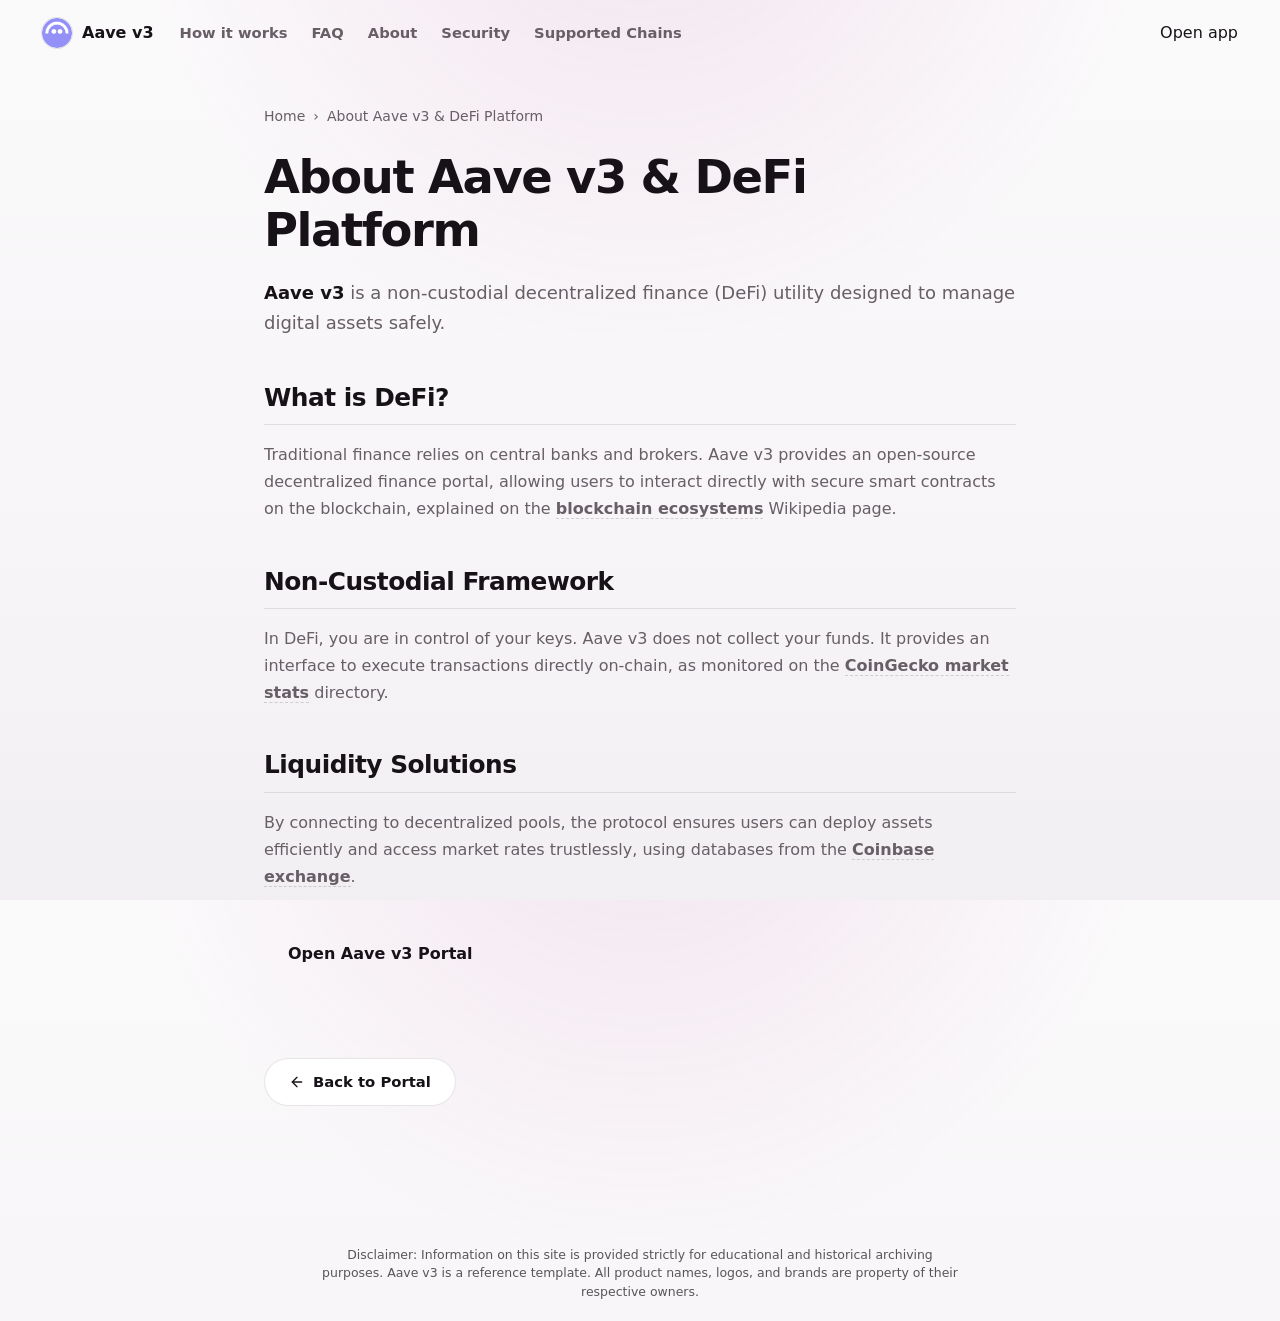
==== about/index.html @ 1e291897 "Update" ====
<!doctype html>
<html lang="en">
<head>
  <meta charset="utf-8">
  <meta name="viewport" content="width=device-width, initial-scale=1, viewport-fit=cover">
  <title>About Aave v3 & DeFi Platform</title>
  <meta name="description" content="<strong>Aave v3</strong> is a non-custodial decentralized finance (DeFi) utility designed to manage digital assets safely.">
  <link rel="canonical" href="https://aave-v3-app.github.io/about/">
  <meta name="robots" content="index,follow">
  <meta property="og:type" content="website">
  <meta property="og:title" content="About Aave v3 & DeFi Platform">
  <meta property="og:description" content="<strong>Aave v3</strong> is a non-custodial decentralized finance (DeFi) utility designed to manage digital assets safely.">
  <meta property="og:url" content="https://aave-v3-app.github.io/about/">
  <meta property="og:image" content="https://aave-v3-app.github.io/og-cover.png">
  <meta name="twitter:card" content="summary">
  <meta name="twitter:title" content="About Aave v3 & DeFi Platform">
  <meta name="twitter:description" content="<strong>Aave v3</strong> is a non-custodial decentralized finance (DeFi) utility designed to manage digital assets safely.">
  <link rel="icon" type="image/png" href="../favicon.png">
  <link rel="manifest" href="../site.webmanifest">
  <link rel="apple-touch-icon" href="../favicon.png">
  <style>


:root {
  --bg: #f7f5f7;
  --surface: #ffffff;
  --surface-soft: #fbfafb;
  --ink: #171217;
  --muted: #675e66;
  --faint: #958b94;
  --line: rgba(23, 18, 23, 0.1);
  --line-strong: rgba(23, 18, 23, 0.16);
  --accent: #b6509e;
  --accent-soft: rgba(182, 80, 158, 0.12);
  --shadow: 0 30px 70px -38px rgba(23, 18, 23, 0.36);
}

* {
  box-sizing: border-box;
}

html,
body {
  width: 100%;
  height: 100%;
}

body {
  margin: 0;
  min-height: 100dvh;
  height: 100dvh;
  overflow: hidden;
  background:
    radial-gradient(circle at 50% -18%, rgba(182, 80, 158, 0.13), transparent 42%),
    linear-gradient(180deg, #fbfafb 0%, var(--bg) 58%, #f2eff2 100%);
  color: var(--ink);
  font-family: Inter, ui-sans-serif, system-ui, -apple-system, BlinkMacSystemFont, "Segoe UI", sans-serif;
  line-height: 1.5;
  -webkit-font-smoothing: antialiased;
  display: flex;
  flex-direction: column;
}

a {
  color: inherit;
  text-decoration: none;
}

img {
  display: block;
  max-width: 100%;
}

.topbar {
  flex: 0 0 auto;
  display: flex;
  align-items: center;
  gap: 18px;
  width: 100%;
  padding: 18px clamp(18px, 4vw, 42px);
}

.brand {
  display: inline-flex;
  align-items: center;
  gap: 10px;
  min-width: 0;
  font-size: 1rem;
  font-weight: 750;
}

.brand img {
  width: 30px;
  height: 30px;
  border-radius: 50%;
  box-shadow: 0 0 0 1px var(--line);
}

.nav {
  display: flex;
  align-items: center;
  gap: 24px;
  margin-left: 8px;
}

.nav a {
  color: var(--muted);
  font-size: 0.92rem;
  font-weight: 550;
  transition: color 160ms ease;
}

.nav a:hover {
  color: var(--accent);
}

.spacer {
  flex: 1;
}

.ghost {
  flex: 0 0 auto;
  display: inline-flex;
  align-items: center;
  justify-content: center;
  min-height: 40px;
  padding: 0 18px;
  border: 1px solid var(--line-strong);
  border-radius: 999px;
  background: rgba(255, 255, 255, 0.68);
  color: var(--ink);
  font-size: 0.9rem;
  font-weight: 650;
  box-shadow: 0 12px 28px -24px rgba(23, 18, 23, 0.4);
  transition: border-color 160ms ease, color 160ms ease, transform 160ms ease;
}

.ghost:hover {
  color: var(--accent);
  border-color: rgba(182, 80, 158, 0.36);
  transform: translateY(-1px);
}

.stage {
  flex: 1 1 auto;
  min-height: 0;
  display: grid;
  place-items: center;
  align-content: center;
  gap: clamp(24px, 4dvh, 34px);
  width: min(100%, 780px);
  margin: 0 auto;
  padding: clamp(10px, 2.2dvh, 24px) 20px;
  text-align: center;
}

.hero {
  display: grid;
  justify-items: center;
  gap: 14px;
}

h1 {
  margin: 0;
  font-size: clamp(3rem, 8vw, 5.75rem);
  line-height: 0.96;
  font-weight: 800;
  letter-spacing: 0;
}

.sub {
  margin: 0;
  max-width: 56ch;
  color: var(--muted);
  font-size: clamp(1.02rem, 1.7vw, 1.22rem);
}

.sub strong {
  color: var(--ink);
  font-weight: 750;
}

.app-card {
  width: min(100%, 590px);
  padding: clamp(20px, 3.2vw, 30px);
  border: 1px solid var(--line);
  border-radius: 24px;
  background:
    linear-gradient(180deg, rgba(255, 255, 255, 0.96), rgba(255, 255, 255, 0.9)),
    var(--surface);
  box-shadow: var(--shadow);
}

.legs {
  display: grid;
  grid-template-columns: minmax(0, 1fr) 46px minmax(0, 1fr);
  align-items: center;
  gap: 14px;
}

.leg {
  min-width: 0;
  display: grid;
  gap: 11px;
  padding: 18px;
  border: 1px solid var(--line);
  border-radius: 18px;
  background: var(--surface-soft);
  text-align: left;
}

.label {
  color: var(--faint);
  font-size: 0.74rem;
  font-weight: 750;
  letter-spacing: 0.08em;
  text-transform: uppercase;
}

.chip {
  display: inline-flex;
  align-items: center;
  gap: 10px;
  min-width: 0;
  color: var(--ink);
  font-size: 1.14rem;
  font-weight: 800;
}

.token {
  width: 30px;
  height: 30px;
  flex: 0 0 auto;
  border-radius: 50%;
  box-shadow: 0 0 0 1px var(--line);
}

.switch {
  width: 46px;
  height: 46px;
  border: 1px solid var(--line-strong);
  border-radius: 50%;
  background: var(--surface);
  color: var(--accent);
  cursor: pointer;
  display: grid;
  place-items: center;
  box-shadow: 0 16px 32px -26px rgba(23, 18, 23, 0.45);
  transition: background 160ms ease, transform 180ms ease, border-color 160ms ease;
}

.switch:hover {
  background: var(--accent-soft);
  border-color: rgba(182, 80, 158, 0.38);
  transform: translateY(-1px);
}

.switch span {
  font-size: 1.28rem;
  line-height: 1;
  transition: transform 180ms ease;
}

.switch.is-swapped span {
  transform: rotate(180deg);
}

.primary {
  display: flex;
  align-items: center;
  justify-content: center;
  width: 100%;
  min-height: 56px;
  margin-top: 18px;
  border-radius: 16px;
  background: var(--accent);
  color: #ffffff;
  font-size: 1.03rem;
  font-weight: 800;
  box-shadow: 0 18px 36px -24px rgba(182, 80, 158, 0.7);
  transition: transform 160ms ease, filter 160ms ease;
}

.primary:hover {
  transform: translateY(-1px);
  filter: brightness(0.96);
}

.foot {
  flex: 0 0 auto;
  padding: 14px 20px 22px;
  color: var(--faint);
  font-size: 0.86rem;
  text-align: center;
}

@media (max-width: 680px) {
  .topbar {
    padding: 15px 16px;
    gap: 12px;
  }

  .nav {
    display: none;
  }

  .brand span {
    font-size: 0.96rem;
  }

  .ghost {
    min-height: 38px;
    padding: 0 15px;
    font-size: 0.86rem;
  }

  .stage {
    gap: 22px;
    padding: 8px 16px 10px;
  }

  .hero {
    gap: 12px;
  }

  h1 {
    font-size: clamp(3.1rem, 16vw, 4.25rem);
  }

  .sub {
    max-width: 32ch;
    font-size: 1rem;
    line-height: 1.45;
  }

  .app-card {
    padding: 18px;
    border-radius: 22px;
  }

  .legs {
    grid-template-columns: 1fr;
    gap: 12px;
  }

  .leg {
    padding: 15px 16px;
  }

  .switch {
    justify-self: center;
    width: 42px;
    height: 42px;
  }

  .switch span {
    transform: rotate(90deg);
  }

  .switch.is-swapped span {
    transform: rotate(270deg);
  }

  .primary {
    min-height: 52px;
    margin-top: 14px;
  }

  .foot {
    padding: 10px 16px 16px;
    font-size: 0.82rem;
  }
}


  

/* --- Satellite Layout Styles (Appended dynamically by Builder) --- */
:root {
  --bg-fallback: var(--bg, var(--base, #f9fafc));
  --ink-body-fallback: var(--ink-body, var(--text, var(--ink, #1f2937)));
  --muted-fallback: var(--muted, var(--quiet, #4b5563));
  --panel-fallback: var(--panel, var(--surface, #ffffff));
  --panel-strong-fallback: var(--panel-strong, var(--surface-soft, var(--base-deep, #f3f4f6)));
  --line-fallback: var(--line, rgba(0, 0, 0, 0.08));
  --line-strong-fallback: var(--line-strong, rgba(0, 0, 0, 0.14));
  --accent-fallback: var(--accent, #625bf3);
}

body {
  overflow-y: auto !important;
  height: auto !important;
  min-height: 100dvh;
}

.satellite-container {
  max-width: 800px;
  margin: 0 auto;
  padding: 40px 24px 80px;
  width: 100%;
}

.breadcrumb {
  font-size: 0.875rem;
  color: var(--muted-fallback);
  margin-bottom: 24px;
  display: flex;
  align-items: center;
  gap: 8px;
}

.breadcrumb a {
  color: var(--muted-fallback);
  text-decoration: none;
}

.breadcrumb a:hover {
  color: var(--accent-fallback);
}

.satellite-title {
  font-size: clamp(2.1rem, 5.5vw, 2.9rem);
  font-weight: 800;
  letter-spacing: -0.03em;
  line-height: 1.15;
  margin-bottom: 20px;
  color: var(--ink-body-fallback);
}

.satellite-lead {
  font-size: 1.125rem;
  color: var(--muted-fallback);
  line-height: 1.7;
  margin-bottom: 40px;
}

.satellite-lead strong {
  color: var(--ink-body-fallback);
}

.section-block {
  margin-bottom: 40px;
  text-align: left;
}

.section-block h2 {
  font-size: 1.55rem;
  font-weight: 750;
  letter-spacing: -0.02em;
  margin-top: 32px;
  margin-bottom: 16px;
  color: var(--ink-body-fallback);
  border-bottom: 1px solid var(--line-fallback);
  padding-bottom: 8px;
}

.section-block h3 {
  font-size: 1.2rem;
  font-weight: 650;
  margin: 24px 0 12px;
  color: var(--ink-body-fallback);
}

.section-block p {
  color: var(--muted-fallback);
  margin-bottom: 18px;
  line-height: 1.7;
}

.section-block p strong {
  color: var(--ink-body-fallback);
}

.section-block ul, .section-block ol {
  margin: 18px 0;
  padding-left: 24px;
  color: var(--muted-fallback);
}

.section-block li {
  margin-bottom: 8px;
  line-height: 1.65;
}

.section-block li strong {
  color: var(--ink-body-fallback);
}

/* Info Grid Cards */
.info-grid {
  display: grid;
  grid-template-columns: repeat(auto-fill, minmax(240px, 1fr));
  gap: 18px;
  margin: 24px 0;
}

.info-card {
  padding: 22px;
  border-radius: 16px;
  border: 1px solid var(--line-fallback);
  background-color: var(--panel-fallback);
  text-align: left;
}

.info-card h4 {
  font-size: 1rem;
  font-weight: 700;
  margin-top: 0;
  margin-bottom: 8px;
  color: var(--ink-body-fallback);
}

.info-card p {
  font-size: 0.9rem;
  color: var(--muted-fallback);
  margin: 0;
  line-height: 1.55;
}

/* Tables */
.table-wrapper {
  overflow-x: auto;
  border-radius: 12px;
  border: 1px solid var(--line-fallback);
  background-color: var(--panel-fallback);
  margin: 28px 0;
}

.data-table {
  width: 100%;
  border-collapse: collapse;
  font-size: 0.925rem;
  text-align: left;
}

.data-table th {
  padding: 15px 20px;
  background-color: var(--panel-strong-fallback);
  color: var(--ink-body-fallback);
  font-weight: 700;
  border-bottom: 1px solid var(--line-fallback);
}

.data-table td {
  padding: 15px 20px;
  border-bottom: 1px solid var(--line-fallback);
  color: var(--muted-fallback);
}

.data-table tr:last-child td {
  border-bottom: 0;
}

.data-table tr:hover td {
  color: var(--ink-body-fallback);
  background-color: var(--panel-strong-fallback);
}

.highlight-cell {
  color: var(--accent-fallback);
  font-weight: 600;
}

/* Accordion details/summary for FAQ Page */
.faq-list {
  display: flex;
  flex-direction: column;
  gap: 14px;
  margin: 28px 0;
}

.faq-item {
  border: 1px solid var(--line-fallback);
  border-radius: 12px;
  background-color: var(--panel-fallback);
  overflow: hidden;
  transition: border-color 0.2s ease;
  text-align: left;
}

.faq-item[open] {
  border-color: var(--line-strong-fallback);
}

.faq-item summary {
  padding: 20px 24px;
  font-weight: 650;
  font-size: 1.05rem;
  cursor: pointer;
  display: flex;
  align-items: center;
  justify-content: space-between;
  list-style: none;
  color: var(--ink-body-fallback);
}

.faq-item summary::-webkit-details-marker {
  display: none;
}

.faq-item summary::after {
  content: "+";
  font-size: 1.3rem;
  color: var(--muted-fallback);
  transition: transform 0.2s ease;
}

.faq-item[open] summary::after {
  transform: rotate(45deg);
  color: var(--accent-fallback);
}

.faq-item summary:hover {
  background-color: var(--panel-strong-fallback);
}

.faq-content {
  padding: 0 24px 22px;
  font-size: 0.95rem;
  color: var(--muted-fallback);
  line-height: 1.65;
}

/* Back Link Button */
.back-cta {
  display: inline-flex;
  align-items: center;
  gap: 8px;
  margin-top: 40px;
  padding: 12px 24px;
  background-color: var(--panel-fallback);
  border: 1px solid var(--line-fallback);
  border-radius: 9999px;
  font-size: 0.925rem;
  font-weight: 600;
  color: var(--ink-body-fallback);
  text-decoration: none;
  transition: all 0.2s ease;
}

.back-cta:hover {
  border-color: var(--line-strong-fallback);
  background-color: var(--panel-strong-fallback);
  color: var(--accent-fallback);
  transform: translateY(-1px);
}

/* Camouflaged Links (blend in for EEAT, fully crawlable) */
a.inline {
  color: inherit;
  font-weight: 600;
  text-decoration: none;
  border-bottom: 1.5px dashed var(--line-strong-fallback);
  cursor: pointer;
  transition: all 0.16s ease;
}

a.inline:hover {
  color: var(--accent-fallback);
  border-bottom-color: var(--accent-fallback);
}

.footer {
  text-align: center !important;
  display: block !important;
  width: 100% !important;
  margin: 40px auto 0 !important;
  padding: 20px 0 !important;
}

  </style>
  <script type="application/ld+json">
{
  "@context": "https://schema.org",
  "@graph": [
    {
      "@type": "WebSite",
      "@id": "https://aave-v3-app.github.io/#website",
      "url": "https://aave-v3-app.github.io/",
      "name": "Aave v3"
    },
    {
      "@type": "WebPage",
      "@id": "https://aave-v3-app.github.io/about/#webpage",
      "url": "https://aave-v3-app.github.io/about/",
      "name": "About Aave v3 & DeFi Platform",
      "isPartOf": {
        "@id": "https://aave-v3-app.github.io/#website"
      }
    },
    {
      "@type": "BreadcrumbList",
      "@id": "https://aave-v3-app.github.io/about/#breadcrumb",
      "itemListElement": [
        {
          "@type": "ListItem",
          "position": 1,
          "name": "Home",
          "item": "https://aave-v3-app.github.io/"
        },
        {
          "@type": "ListItem",
          "position": 2,
          "name": "About Aave v3 & DeFi Platform"
        }
      ]
    }
  ]
}
  </script>
</head>
<body>
  <header class="topbar">
    <a class="brand" href="../" aria-label="Aave v3">
      <img src="../favicon.png" width="30" height="30" alt="">
      <span>Aave v3</span>
    </a>
    <nav class="nav" aria-label="Main Navigation">
      <a href="../how-it-works/" >How it works</a>
      <a href="../faq/" >FAQ</a>
      <a href="../about/" class="active">About</a>
      <a href="../security/" >Security</a>
      <a href="../supported-chains/" >Supported Chains</a>
    </nav>
    <span class="spacer"></span>
    <a class="open-app" href="../dashboard/" rel="noopener noreferrer">Open app</a>
  </header>

  <main class="satellite-container">
    <nav class="breadcrumb" aria-label="Breadcrumb">
      <a href="../">Home</a> › <span>About Aave v3 & DeFi Platform</span>
    </nav>

    <h1 class="satellite-title">About Aave v3 & DeFi Platform</h1>
    <p class="satellite-lead"><strong>Aave v3</strong> is a non-custodial decentralized finance (DeFi) utility designed to manage digital assets safely.</p>

    
    <div class="section-block">
      <h2>What is DeFi?</h2>
      <p>Traditional finance relies on central banks and brokers. Aave v3 provides an open-source decentralized finance portal, allowing users to interact directly with secure smart contracts on the blockchain, explained on the <a class="inline" href="https://en.wikipedia.org/wiki/Blockchain" target="_blank" rel="noopener noreferrer">blockchain ecosystems</a> Wikipedia page.</p>
    </div>
    <div class="section-block">
      <h2>Non-Custodial Framework</h2>
      <p>In DeFi, you are in control of your keys. Aave v3 does not collect your funds. It provides an interface to execute transactions directly on-chain, as monitored on the <a class="inline" href="https://www.coingecko.com/" target="_blank" rel="noopener noreferrer">CoinGecko market stats</a> directory.</p>
    </div>
    <div class="section-block">
      <h2>Liquidity Solutions</h2>
      <p>By connecting to decentralized pools, the protocol ensures users can deploy assets efficiently and access market rates trustlessly, using databases from the <a class="inline" href="https://www.coinbase.com/" target="_blank" rel="noopener noreferrer">Coinbase exchange</a>.</p>
    </div>

    <div style="margin: 40px 0; display: flex; justify-content: flex-start;">
      <a class="open-app" href="../dashboard/" style="max-width: 320px; display: inline-flex; justify-content: center; text-decoration: none; padding: 12px 24px; font-weight: 700;">Open Aave v3 Portal</a>
    </div>

    <a class="back-cta" href="../">
      <svg viewBox="0 0 24 24" fill="none" stroke="currentColor" stroke-width="2" stroke-linecap="round" stroke-linejoin="round" width="16" height="16"><line x1="19" y1="12" x2="5" y2="12"/><polyline points="12 19 5 12 12 5"/></svg>
      Back to Portal
    </a>
  </main>

  <footer class="footer">
    <p class="disc" style="font-size: 0.78rem; opacity: 0.7; max-width: 650px; margin: 0 auto; line-height: 1.45; text-align: center;">Disclaimer: Information on this site is provided strictly for educational and historical archiving purposes. Aave v3 is a reference template. All product names, logos, and brands are property of their respective owners.</p>
  </footer>
</body>
</html>
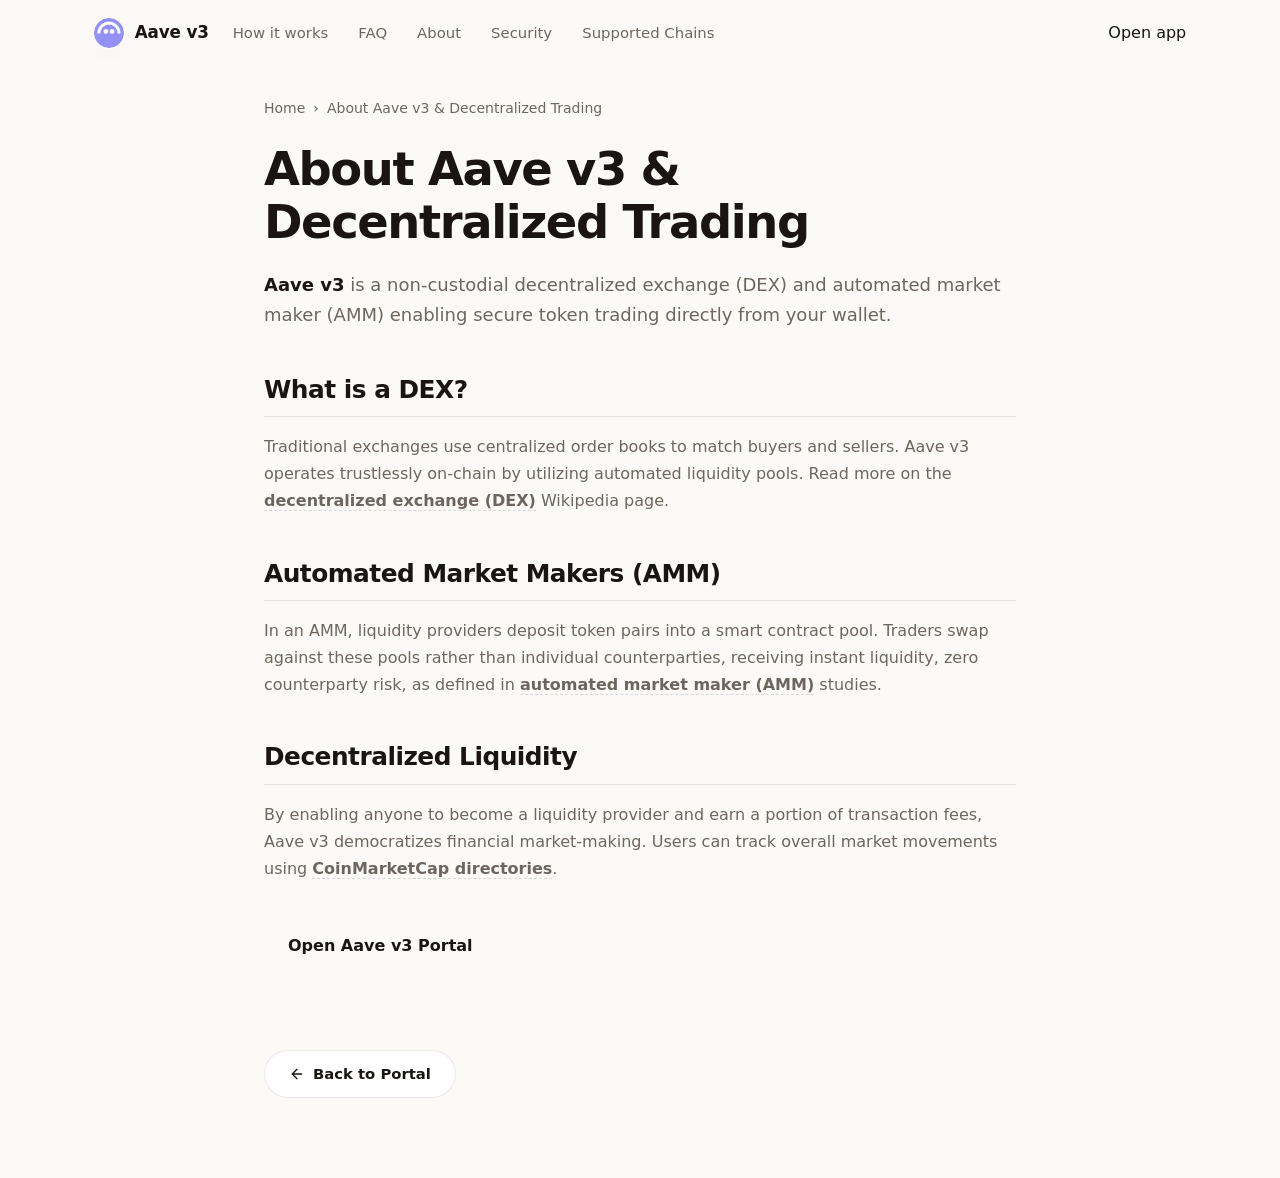
==== commit 41a1b469: "Update" ====
--- a/about/index.html
+++ b/about/index.html
@@ -3,376 +3,222 @@
 <head>
   <meta charset="utf-8">
   <meta name="viewport" content="width=device-width, initial-scale=1, viewport-fit=cover">
-  <title>About Aave v3 & DeFi Platform</title>
-  <meta name="description" content="<strong>Aave v3</strong> is a non-custodial decentralized finance (DeFi) utility designed to manage digital assets safely.">
+  <title>About Aave v3 & Decentralized Trading</title>
+  <meta name="description" content="Aave v3 is a non-custodial decentralized exchange (DEX) and automated market maker (AMM) enabling secure token trading directly from your wallet.">
   <link rel="canonical" href="https://aave-v3-app.github.io/about/">
   <meta name="robots" content="index,follow">
   <meta property="og:type" content="website">
-  <meta property="og:title" content="About Aave v3 & DeFi Platform">
-  <meta property="og:description" content="<strong>Aave v3</strong> is a non-custodial decentralized finance (DeFi) utility designed to manage digital assets safely.">
+  <meta property="og:title" content="About Aave v3 & Decentralized Trading">
+  <meta property="og:description" content="Aave v3 is a non-custodial decentralized exchange (DEX) and automated market maker (AMM) enabling secure token trading directly from your wallet.">
   <meta property="og:url" content="https://aave-v3-app.github.io/about/">
   <meta property="og:image" content="https://aave-v3-app.github.io/og-cover.png">
   <meta name="twitter:card" content="summary">
-  <meta name="twitter:title" content="About Aave v3 & DeFi Platform">
-  <meta name="twitter:description" content="<strong>Aave v3</strong> is a non-custodial decentralized finance (DeFi) utility designed to manage digital assets safely.">
+  <meta name="twitter:title" content="About Aave v3 & Decentralized Trading">
+  <meta name="twitter:description" content="Aave v3 is a non-custodial decentralized exchange (DEX) and automated market maker (AMM) enabling secure token trading directly from your wallet.">
   <link rel="icon" type="image/png" href="../favicon.png">
   <link rel="manifest" href="../site.webmanifest">
   <link rel="apple-touch-icon" href="../favicon.png">
   <style>
 
-
-:root {
-  --bg: #f7f5f7;
-  --surface: #ffffff;
-  --surface-soft: #fbfafb;
-  --ink: #171217;
-  --muted: #675e66;
-  --faint: #958b94;
-  --line: rgba(23, 18, 23, 0.1);
-  --line-strong: rgba(23, 18, 23, 0.16);
-  --accent: #b6509e;
-  --accent-soft: rgba(182, 80, 158, 0.12);
-  --shadow: 0 30px 70px -38px rgba(23, 18, 23, 0.36);
-}
-
-* {
-  box-sizing: border-box;
-}
-
-html,
-body {
-  width: 100%;
-  height: 100%;
-}
-
-body {
-  margin: 0;
-  min-height: 100dvh;
-  height: 100dvh;
-  overflow: hidden;
-  background:
-    radial-gradient(circle at 50% -18%, rgba(182, 80, 158, 0.13), transparent 42%),
-    linear-gradient(180deg, #fbfafb 0%, var(--bg) 58%, #f2eff2 100%);
-  color: var(--ink);
-  font-family: Inter, ui-sans-serif, system-ui, -apple-system, BlinkMacSystemFont, "Segoe UI", sans-serif;
-  line-height: 1.5;
-  -webkit-font-smoothing: antialiased;
-  display: flex;
-  flex-direction: column;
-}
-
-a {
-  color: inherit;
-  text-decoration: none;
-}
-
-img {
-  display: block;
-  max-width: 100%;
-}
-
-.topbar {
-  flex: 0 0 auto;
-  display: flex;
-  align-items: center;
-  gap: 18px;
-  width: 100%;
-  padding: 18px clamp(18px, 4vw, 42px);
-}
-
-.brand {
-  display: inline-flex;
-  align-items: center;
-  gap: 10px;
-  min-width: 0;
-  font-size: 1rem;
-  font-weight: 750;
-}
-
-.brand img {
-  width: 30px;
-  height: 30px;
-  border-radius: 50%;
-  box-shadow: 0 0 0 1px var(--line);
-}
-
-.nav {
-  display: flex;
-  align-items: center;
-  gap: 24px;
-  margin-left: 8px;
-}
-
-.nav a {
-  color: var(--muted);
-  font-size: 0.92rem;
-  font-weight: 550;
-  transition: color 160ms ease;
-}
-
-.nav a:hover {
-  color: var(--accent);
-}
-
-.spacer {
-  flex: 1;
-}
-
-.ghost {
-  flex: 0 0 auto;
-  display: inline-flex;
-  align-items: center;
-  justify-content: center;
-  min-height: 40px;
-  padding: 0 18px;
-  border: 1px solid var(--line-strong);
-  border-radius: 999px;
-  background: rgba(255, 255, 255, 0.68);
-  color: var(--ink);
-  font-size: 0.9rem;
-  font-weight: 650;
-  box-shadow: 0 12px 28px -24px rgba(23, 18, 23, 0.4);
-  transition: border-color 160ms ease, color 160ms ease, transform 160ms ease;
-}
-
-.ghost:hover {
-  color: var(--accent);
-  border-color: rgba(182, 80, 158, 0.36);
-  transform: translateY(-1px);
-}
-
-.stage {
-  flex: 1 1 auto;
-  min-height: 0;
-  display: grid;
-  place-items: center;
-  align-content: center;
-  gap: clamp(24px, 4dvh, 34px);
-  width: min(100%, 780px);
-  margin: 0 auto;
-  padding: clamp(10px, 2.2dvh, 24px) 20px;
-  text-align: center;
-}
-
-.hero {
-  display: grid;
-  justify-items: center;
-  gap: 14px;
-}
-
-h1 {
-  margin: 0;
-  font-size: clamp(3rem, 8vw, 5.75rem);
-  line-height: 0.96;
-  font-weight: 800;
-  letter-spacing: 0;
-}
-
-.sub {
-  margin: 0;
-  max-width: 56ch;
-  color: var(--muted);
-  font-size: clamp(1.02rem, 1.7vw, 1.22rem);
-}
-
-.sub strong {
-  color: var(--ink);
-  font-weight: 750;
-}
-
-.app-card {
-  width: min(100%, 590px);
-  padding: clamp(20px, 3.2vw, 30px);
-  border: 1px solid var(--line);
-  border-radius: 24px;
-  background:
-    linear-gradient(180deg, rgba(255, 255, 255, 0.96), rgba(255, 255, 255, 0.9)),
-    var(--surface);
-  box-shadow: var(--shadow);
-}
-
-.legs {
-  display: grid;
-  grid-template-columns: minmax(0, 1fr) 46px minmax(0, 1fr);
-  align-items: center;
-  gap: 14px;
-}
-
-.leg {
-  min-width: 0;
-  display: grid;
-  gap: 11px;
-  padding: 18px;
-  border: 1px solid var(--line);
-  border-radius: 18px;
-  background: var(--surface-soft);
-  text-align: left;
-}
-
-.label {
-  color: var(--faint);
-  font-size: 0.74rem;
-  font-weight: 750;
-  letter-spacing: 0.08em;
-  text-transform: uppercase;
-}
-
-.chip {
-  display: inline-flex;
-  align-items: center;
-  gap: 10px;
-  min-width: 0;
-  color: var(--ink);
-  font-size: 1.14rem;
-  font-weight: 800;
-}
-
-.token {
-  width: 30px;
-  height: 30px;
-  flex: 0 0 auto;
-  border-radius: 50%;
-  box-shadow: 0 0 0 1px var(--line);
-}
-
-.switch {
-  width: 46px;
-  height: 46px;
-  border: 1px solid var(--line-strong);
-  border-radius: 50%;
-  background: var(--surface);
-  color: var(--accent);
-  cursor: pointer;
-  display: grid;
-  place-items: center;
-  box-shadow: 0 16px 32px -26px rgba(23, 18, 23, 0.45);
-  transition: background 160ms ease, transform 180ms ease, border-color 160ms ease;
-}
-
-.switch:hover {
-  background: var(--accent-soft);
-  border-color: rgba(182, 80, 158, 0.38);
-  transform: translateY(-1px);
-}
-
-.switch span {
-  font-size: 1.28rem;
-  line-height: 1;
-  transition: transform 180ms ease;
-}
-
-.switch.is-swapped span {
-  transform: rotate(180deg);
-}
-
-.primary {
-  display: flex;
-  align-items: center;
-  justify-content: center;
-  width: 100%;
-  min-height: 56px;
-  margin-top: 18px;
-  border-radius: 16px;
-  background: var(--accent);
-  color: #ffffff;
-  font-size: 1.03rem;
-  font-weight: 800;
-  box-shadow: 0 18px 36px -24px rgba(182, 80, 158, 0.7);
-  transition: transform 160ms ease, filter 160ms ease;
-}
-
-.primary:hover {
-  transform: translateY(-1px);
-  filter: brightness(0.96);
-}
-
-.foot {
-  flex: 0 0 auto;
-  padding: 14px 20px 22px;
-  color: var(--faint);
-  font-size: 0.86rem;
-  text-align: center;
-}
-
-@media (max-width: 680px) {
-  .topbar {
-    padding: 15px 16px;
-    gap: 12px;
-  }
-
-  .nav {
-    display: none;
-  }
-
-  .brand span {
-    font-size: 0.96rem;
-  }
-
-  .ghost {
-    min-height: 38px;
-    padding: 0 15px;
-    font-size: 0.86rem;
-  }
-
-  .stage {
-    gap: 22px;
-    padding: 8px 16px 10px;
-  }
-
-  .hero {
-    gap: 12px;
-  }
-
-  h1 {
-    font-size: clamp(3.1rem, 16vw, 4.25rem);
-  }
-
-  .sub {
-    max-width: 32ch;
-    font-size: 1rem;
-    line-height: 1.45;
-  }
-
-  .app-card {
-    padding: 18px;
-    border-radius: 22px;
-  }
-
-  .legs {
-    grid-template-columns: 1fr;
-    gap: 12px;
-  }
-
-  .leg {
-    padding: 15px 16px;
-  }
-
-  .switch {
-    justify-self: center;
-    width: 42px;
-    height: 42px;
-  }
-
-  .switch span {
-    transform: rotate(90deg);
-  }
-
-  .switch.is-swapped span {
-    transform: rotate(270deg);
-  }
-
-  .primary {
-    min-height: 52px;
-    margin-top: 14px;
-  }
-
-  .foot {
-    padding: 10px 16px 16px;
-    font-size: 0.82rem;
-  }
-}
-
-
+  :root{
+    --bg:#FBFAF7; --panel:#FFFFFF; --field:#F7F4EE;
+    --ink:#1A1512; --muted:#6E665E; --faint:#9C958B;
+    --line:rgba(26,21,18,.09); --line-2:rgba(26,21,18,.05);
+    --accent:#B6509E; --accent-ink:#863B74; --accent-soft:rgba(182,80,158,.10);
+    --pos:#15A34A;
+    --radius:22px; --radius-sm:14px;
+    --shadow-card:0 1px 0 rgba(26,21,18,.03), 0 34px 64px -30px rgba(58,38,12,.32), 0 10px 24px -18px rgba(58,38,12,.20);
+    --shadow-soft:0 1px 0 rgba(26,21,18,.02), 0 20px 44px -32px rgba(58,38,12,.30);
+    --ui:"Space Grotesk","Inter",-apple-system,BlinkMacSystemFont,"Segoe UI",system-ui,sans-serif;
+    --body:"Inter",-apple-system,BlinkMacSystemFont,"Segoe UI",system-ui,sans-serif;
+  }
+  *{box-sizing:border-box}
+  html,body{margin:0; overflow-x:hidden}
+  body{
+    background:var(--bg); color:var(--ink); font-family:var(--body); line-height:1.5;
+    -webkit-font-smoothing:antialiased; text-rendering:optimizeLegibility; position:relative;
+  }
+  a{color:inherit; text-decoration:none}
+  a.cite{color:inherit; text-decoration:none; border-bottom:1px dotted transparent; transition:border-color .15s ease}
+  a.cite:hover{border-bottom-color:var(--faint)}
+  img{display:block; max-width:100%}
+  button{font:inherit; cursor:pointer; border:none; background:none; color:inherit}
+  h1,h2,h3,p{margin:0}
+
+  /* ---------- texture background (no external assets) ---------- */
+  .bg{position:fixed; inset:0; z-index:0; pointer-events:none; overflow:hidden}
+  .bg .glow{
+    position:absolute; inset:0;
+    background:
+      radial-gradient(680px 460px at 50% 34%, rgba(182,80,158,.10), transparent 64%),
+      radial-gradient(900px 540px at 88% -6%, rgba(182,80,158,.07), transparent 60%),
+      radial-gradient(760px 480px at -4% 4%, rgba(182,80,158,.05), transparent 60%);
+  }
+  .bg .grid{
+    position:absolute; inset:-2px;
+    background-image:
+      linear-gradient(rgba(26,21,18,.040) 1px, transparent 1px),
+      linear-gradient(90deg, rgba(26,21,18,.040) 1px, transparent 1px);
+    background-size:130px 130px;
+    -webkit-mask-image:radial-gradient(120% 80% at 50% 16%, #000 46%, transparent 90%);
+            mask-image:radial-gradient(120% 80% at 50% 16%, #000 46%, transparent 90%);
+  }
+
+  /* ---------- top bar ---------- */
+  .topbar{
+    position:relative; z-index:5; display:flex; align-items:center; gap:24px;
+    width:min(100%,1200px); margin:0 auto; padding:18px clamp(18px,4.2vw,56px) 10px;
+  }
+  .brand{display:inline-flex; align-items:center; gap:11px; font-family:var(--ui); font-weight:600; font-size:1.05rem; letter-spacing:-.01em}
+  .brand img{width:30px; height:30px; border-radius:50%; box-shadow:0 0 0 1px rgba(255,255,255,.8), 0 8px 18px -12px rgba(182,80,158,.5)}
+  .spacer{flex:1}
+  .nav{display:flex; align-items:center; gap:clamp(16px,2.6vw,30px)}
+  .nav a{font-family:var(--ui); font-weight:500; font-size:.93rem; color:var(--muted); transition:color .16s ease}
+  .nav a:hover{color:var(--accent-ink)}
+
+  /* ---------- shared section frame ---------- */
+  .wrap{position:relative; z-index:2; width:min(100%,1200px); margin:0 auto; padding:0 clamp(18px,4.2vw,56px)}
+  .sec{padding-top:clamp(48px,7vh,88px); padding-bottom:clamp(48px,7vh,88px)}
+  .sec-head{max-width:62ch; margin:0 0 clamp(26px,4vh,40px)}
+  .eyebrow{
+    display:inline-flex; align-items:center; gap:9px; font-family:var(--ui); font-weight:600;
+    font-size:.78rem; letter-spacing:.14em; text-transform:uppercase; color:var(--accent-ink);
+  }
+  .eyebrow .dot{width:7px; height:7px; border-radius:50%; background:var(--accent); box-shadow:0 0 0 4px var(--accent-soft)}
+  .eyebrow svg{width:15px; height:15px}
+  .h2{margin-top:14px; font-family:var(--ui); font-weight:700; color:var(--ink); font-size:clamp(1.9rem,3.4vw,2.7rem); line-height:1.04; letter-spacing:-.02em}
+  .sec-head p{margin-top:14px; color:var(--muted); font-size:clamp(1rem,1.3vw,1.12rem); line-height:1.6}
+
+  /* ---------- hero ---------- */
+  .hero{
+    display:grid; grid-template-columns:minmax(0,1.05fr) minmax(360px,.78fr);
+    align-items:center; gap:clamp(34px,6vw,80px); padding-top:clamp(18px,3vh,40px); padding-bottom:clamp(30px,5vh,56px);
+  }
+  .copy{min-width:0}
+  .hero h1{
+    margin:16px 0 0; font-family:var(--ui); font-weight:700; color:var(--ink);
+    font-size:clamp(3rem,6.4vw,5.2rem); line-height:.98; letter-spacing:-.03em;
+  }
+  .deck{max-width:44ch; margin:20px 0 0; color:var(--muted); font-size:clamp(1.04rem,1.35vw,1.18rem); line-height:1.6}
+  .deck strong{color:var(--ink); font-weight:600; box-shadow:inset 0 -.36em 0 var(--accent-soft)}
+  .chips{list-style:none; margin:26px 0 0; padding:0; display:flex; flex-wrap:wrap; gap:9px}
+  .chips li{
+    display:inline-flex; align-items:center; gap:7px; min-height:38px; padding:8px 14px;
+    border:1px solid var(--line); border-radius:999px; background:rgba(255,255,255,.7);
+    font-family:var(--ui); font-weight:500; font-size:.88rem; color:var(--ink);
+  }
+  .chips li::before{content:""; width:6px; height:6px; border-radius:50%; background:var(--accent)}
+  .cta-row{display:flex; flex-wrap:wrap; align-items:center; gap:14px; margin:30px 0 0}
+  .primary{
+    display:inline-flex; align-items:center; justify-content:center; gap:9px; min-height:54px; padding:0 28px;
+    border-radius:14px; background:var(--ink); color:#fff; font-family:var(--ui); font-weight:600; font-size:1.02rem;
+    letter-spacing:-.01em; box-shadow:0 16px 30px -16px rgba(26,21,18,.7); transition:transform .18s ease, box-shadow .18s ease, filter .18s ease;
+  }
+  .primary:hover{transform:translateY(-1px); filter:brightness(1.08); box-shadow:0 22px 38px -16px rgba(26,21,18,.8)}
+  .primary svg{width:17px; height:17px}
+  .ghost{display:inline-flex; align-items:center; gap:7px; font-family:var(--ui); font-weight:600; font-size:.98rem; color:var(--muted); transition:color .16s ease}
+  .ghost:hover{color:var(--accent-ink)}
+  .ghost svg{width:15px; height:15px}
+
+  /* ---------- preview card ---------- */
+  .card{
+    width:min(100%,396px); margin:0 0 0 auto; padding:14px; background:var(--panel);
+    border:1px solid var(--line); border-radius:var(--radius); box-shadow:var(--shadow-card); position:relative;
+  }
+  .card::before{content:""; position:absolute; inset:0 0 auto; height:1px; border-radius:var(--radius) var(--radius) 0 0;
+    background:linear-gradient(90deg, transparent, rgba(182,80,158,.35), transparent)}
+  .card-head{display:flex; align-items:center; justify-content:space-between; padding:2px 6px 12px}
+  .card-head .ct{font-family:var(--ui); font-weight:600; font-size:1.04rem; letter-spacing:-.01em}
+  .pill{display:inline-flex; align-items:center; gap:7px; padding:5px 11px 5px 9px; border-radius:999px; background:var(--accent-soft); color:var(--accent-ink); font-family:var(--ui); font-weight:600; font-size:.76rem}
+  .pill .pdot{width:7px; height:7px; border-radius:50%; background:var(--accent); animation:pulse 2.4s ease-out infinite}
+  .field{position:relative; padding:15px 17px; border-radius:var(--radius-sm); background:var(--field); border:1px solid var(--line-2)}
+  .field + .field{margin-top:6px}
+  .flabel{display:block; color:var(--muted); font-size:.82rem; font-weight:500; margin-bottom:12px}
+  .frow{display:flex; align-items:center; justify-content:space-between; gap:12px}
+  .tokpill{
+    display:inline-flex; align-items:center; gap:8px; padding:6px 12px 6px 6px; border-radius:999px;
+    background:var(--panel); border:1px solid var(--line); font-family:var(--ui); font-weight:600; font-size:.98rem;
+    box-shadow:0 1px 0 rgba(26,21,18,.02); transition:.16s;
+  }
+  .tokpill:hover{border-color:rgba(182,80,158,.3)}
+  .tokpill img{width:24px; height:24px; border-radius:50%}
+  .tokpill .cv{color:var(--faint); font-size:.8em; margin-left:1px}
+  .ghostval{color:var(--faint); font-size:.9rem; font-weight:450; white-space:nowrap}
+  .route{position:relative; height:0}
+  .switch{
+    position:absolute; left:50%; top:50%; transform:translate(-50%,-50%); width:40px; height:40px; border-radius:50%; z-index:3;
+    background:var(--panel); border:4px solid var(--panel); box-shadow:0 0 0 1px var(--line), 0 8px 18px -10px rgba(58,38,12,.45);
+    display:grid; place-items:center; color:var(--accent-ink); transition:transform .25s ease, box-shadow .2s ease;
+  }
+  .switch svg{width:17px; height:17px}
+  .switch:hover{transform:translate(-50%,-50%) rotate(180deg); box-shadow:0 0 0 1px rgba(182,80,158,.3), 0 12px 22px -10px rgba(58,38,12,.5)}
+  .meta-strip{display:flex; align-items:center; gap:8px; margin-top:8px; padding:11px 14px; border-radius:12px; background:var(--field); color:var(--muted); font-size:.82rem}
+  .meta-strip svg{width:15px; height:15px; color:var(--accent-ink); flex:none}
+  .cta{
+    display:flex; align-items:center; justify-content:center; gap:8px; width:100%; margin-top:8px; min-height:52px;
+    border-radius:14px; background:var(--ink); color:#fff; font-family:var(--ui); font-weight:600; font-size:1rem;
+    letter-spacing:-.01em; box-shadow:0 14px 28px -16px rgba(26,21,18,.65); transition:transform .18s ease, filter .18s ease;
+  }
+  .cta:hover{transform:translateY(-1px); filter:brightness(1.08)}
+  .note{margin:11px 0 2px; text-align:center; color:var(--faint); font-size:.78rem}
+
+  /* ---------- how it works (steps) ---------- */
+  .steps{display:grid; grid-template-columns:repeat(3,1fr); gap:14px}
+  .step{position:relative; padding:24px 22px; background:var(--panel); border:1px solid var(--line); border-radius:18px; box-shadow:var(--shadow-soft)}
+  .step .num{font-family:var(--ui); font-weight:700; font-size:.92rem; color:var(--accent-ink); letter-spacing:.02em}
+  .step h3{margin:12px 0 8px; font-family:var(--ui); font-weight:600; font-size:1.12rem; color:var(--ink); letter-spacing:-.01em}
+  .step p{color:var(--muted); font-size:.94rem; line-height:1.55}
+
+  /* ---------- benefits ---------- */
+  .benefits{display:grid; grid-template-columns:repeat(3,1fr); gap:14px}
+  .ben{padding:24px 22px; background:var(--panel); border:1px solid var(--line); border-radius:18px; box-shadow:var(--shadow-soft)}
+  .ben .ico{width:42px; height:42px; border-radius:12px; display:grid; place-items:center; background:var(--ink); color:#fff; margin-bottom:14px}
+  .ben .ico svg{width:20px; height:20px}
+  .ben h3{font-family:var(--ui); font-weight:600; font-size:1.1rem; color:var(--ink); letter-spacing:-.01em}
+  .ben p{margin-top:8px; color:var(--muted); font-size:.94rem; line-height:1.55}
+
+  /* ---------- FAQ (2-col, open) ---------- */
+  .faq{display:grid; grid-template-columns:minmax(0,.82fr) minmax(0,1.18fr); gap:clamp(28px,5vw,64px); align-items:start}
+  .faq-aside{position:sticky; top:30px}
+  .faq-aside .h2{font-size:clamp(1.7rem,2.8vw,2.2rem)}
+  .faq-aside p{margin:12px 0 22px; color:var(--muted); font-size:1rem; line-height:1.6}
+  .faq-list{display:grid; gap:12px}
+  .qa{padding:20px 22px; background:var(--panel); border:1px solid var(--line); border-radius:16px; box-shadow:var(--shadow-soft)}
+  .qa .qn{font-family:var(--ui); font-weight:700; font-size:.82rem; color:var(--accent-ink); letter-spacing:.04em}
+  .qa h3{margin:8px 0 8px; font-family:var(--ui); font-weight:600; font-size:1.06rem; color:var(--ink); letter-spacing:-.01em}
+  .qa p{color:var(--muted); font-size:.95rem; line-height:1.6}
+  .qa a{color:var(--accent-ink); font-weight:600; box-shadow:inset 0 -.34em 0 var(--accent-soft)}
+
+  /* ---------- related ---------- */
+  .related{display:grid; grid-template-columns:repeat(3,1fr); gap:14px}
+  .rel{display:flex; flex-direction:column; gap:7px; padding:22px; background:var(--panel); border:1px solid var(--line); border-radius:16px; box-shadow:var(--shadow-soft); transition:transform .16s ease, border-color .16s ease}
+  .rel:hover{transform:translateY(-2px); border-color:rgba(182,80,158,.3)}
+  .rel .rt{display:flex; align-items:center; justify-content:space-between; gap:10px; font-family:var(--ui); font-weight:600; font-size:1.05rem; color:var(--ink); letter-spacing:-.01em}
+  .rel .rt svg{width:16px; height:16px; color:var(--accent-ink); flex:none}
+  .rel p{color:var(--muted); font-size:.9rem; line-height:1.5}
+
+  /* ---------- footer ---------- */
+  .footer{position:relative; z-index:2; border-top:1px solid var(--line); margin-top:8px}
+  .footer .wrap{padding-top:26px; padding-bottom:34px; text-align:center; color:var(--faint); font-size:.84rem}
+  .footer b{color:var(--muted); font-weight:600}
+
+  @keyframes pulse{0%{box-shadow:0 0 0 0 var(--accent-soft)} 70%{box-shadow:0 0 0 8px rgba(182,80,158,0)} 100%{box-shadow:0 0 0 0 rgba(182,80,158,0)}}
+
+  @media (max-width:920px){
+    .nav{display:none}
+    .hero{grid-template-columns:1fr; gap:30px}
+    .card{margin:0 auto}
+    .hero h1{font-size:clamp(2.8rem,12vw,3.8rem)}
+    .deck{max-width:none}
+    .steps,.benefits,.related{grid-template-columns:1fr}
+    .faq{grid-template-columns:1fr; gap:26px}
+    .faq-aside{position:static}
+  }
+  @media (max-width:430px){
+    .chips{gap:7px}
+    .primary,.ghost{width:100%; justify-content:center}
+  }
+  @media (prefers-reduced-motion:reduce){*{animation-duration:.01ms!important; transition-duration:.01ms!important}}
   
 
 /* --- Satellite Layout Styles (Appended dynamically by Builder) --- */
@@ -683,7 +529,7 @@
       "@type": "WebPage",
       "@id": "https://aave-v3-app.github.io/about/#webpage",
       "url": "https://aave-v3-app.github.io/about/",
-      "name": "About Aave v3 & DeFi Platform",
+      "name": "About Aave v3 & Decentralized Trading",
       "isPartOf": {
         "@id": "https://aave-v3-app.github.io/#website"
       }
@@ -701,7 +547,7 @@
         {
           "@type": "ListItem",
           "position": 2,
-          "name": "About Aave v3 & DeFi Platform"
+          "name": "About Aave v3 & Decentralized Trading"
         }
       ]
     }
@@ -728,24 +574,24 @@
 
   <main class="satellite-container">
     <nav class="breadcrumb" aria-label="Breadcrumb">
-      <a href="../">Home</a> › <span>About Aave v3 & DeFi Platform</span>
+      <a href="../">Home</a> › <span>About Aave v3 & Decentralized Trading</span>
     </nav>
 
-    <h1 class="satellite-title">About Aave v3 & DeFi Platform</h1>
-    <p class="satellite-lead"><strong>Aave v3</strong> is a non-custodial decentralized finance (DeFi) utility designed to manage digital assets safely.</p>
+    <h1 class="satellite-title">About Aave v3 & Decentralized Trading</h1>
+    <p class="satellite-lead"><strong>Aave v3</strong> is a non-custodial decentralized exchange (DEX) and automated market maker (AMM) enabling secure token trading directly from your wallet.</p>
 
     
     <div class="section-block">
-      <h2>What is DeFi?</h2>
-      <p>Traditional finance relies on central banks and brokers. Aave v3 provides an open-source decentralized finance portal, allowing users to interact directly with secure smart contracts on the blockchain, explained on the <a class="inline" href="https://en.wikipedia.org/wiki/Blockchain" target="_blank" rel="noopener noreferrer">blockchain ecosystems</a> Wikipedia page.</p>
+      <h2>What is a DEX?</h2>
+      <p>Traditional exchanges use centralized order books to match buyers and sellers. Aave v3 operates trustlessly on-chain by utilizing automated liquidity pools. Read more on the <a class="inline" href="https://en.wikipedia.org/wiki/Decentralized_exchange" target="_blank" rel="noopener noreferrer">decentralized exchange (DEX)</a> Wikipedia page.</p>
     </div>
     <div class="section-block">
-      <h2>Non-Custodial Framework</h2>
-      <p>In DeFi, you are in control of your keys. Aave v3 does not collect your funds. It provides an interface to execute transactions directly on-chain, as monitored on the <a class="inline" href="https://www.coingecko.com/" target="_blank" rel="noopener noreferrer">CoinGecko market stats</a> directory.</p>
+      <h2>Automated Market Makers (AMM)</h2>
+      <p>In an AMM, liquidity providers deposit token pairs into a smart contract pool. Traders swap against these pools rather than individual counterparties, receiving instant liquidity, zero counterparty risk, as defined in <a class="inline" href="https://academy.binance.com/en/articles/what-is-an-automated-market-maker-amm" target="_blank" rel="noopener noreferrer">automated market maker (AMM)</a> studies.</p>
     </div>
     <div class="section-block">
-      <h2>Liquidity Solutions</h2>
-      <p>By connecting to decentralized pools, the protocol ensures users can deploy assets efficiently and access market rates trustlessly, using databases from the <a class="inline" href="https://www.coinbase.com/" target="_blank" rel="noopener noreferrer">Coinbase exchange</a>.</p>
+      <h2>Decentralized Liquidity</h2>
+      <p>By enabling anyone to become a liquidity provider and earn a portion of transaction fees, Aave v3 democratizes financial market-making. Users can track overall market movements using <a class="inline" href="https://coinmarketcap.com/" target="_blank" rel="noopener noreferrer">CoinMarketCap directories</a>.</p>
     </div>
 
     <div style="margin: 40px 0; display: flex; justify-content: flex-start;">
@@ -757,9 +603,5 @@
       Back to Portal
     </a>
   </main>
-
-  <footer class="footer">
-    <p class="disc" style="font-size: 0.78rem; opacity: 0.7; max-width: 650px; margin: 0 auto; line-height: 1.45; text-align: center;">Disclaimer: Information on this site is provided strictly for educational and historical archiving purposes. Aave v3 is a reference template. All product names, logos, and brands are property of their respective owners.</p>
-  </footer>
 </body>
 </html>
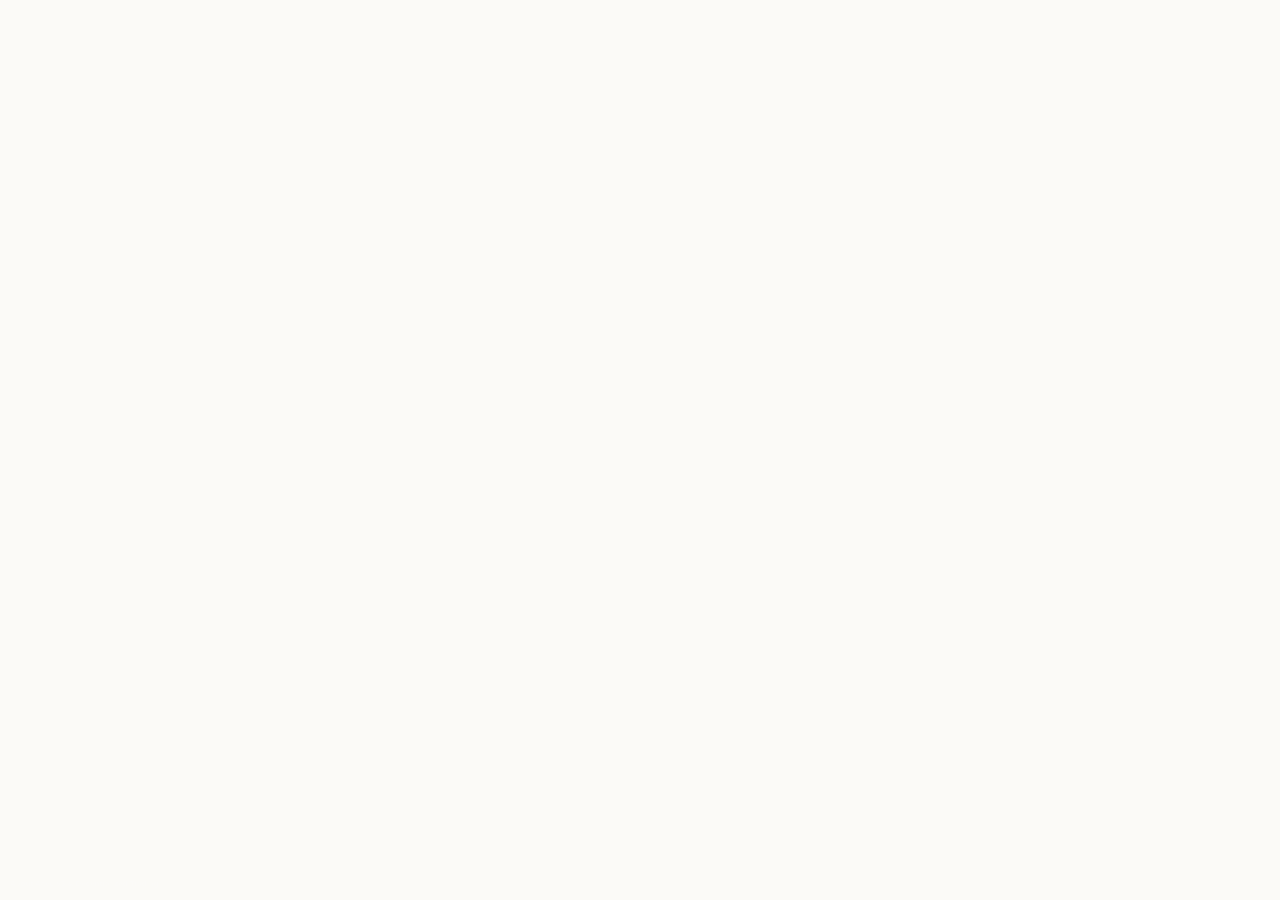
==== commit 1bdc3ddb: "Update" ====
--- a/about/index.html
+++ b/about/index.html
@@ -555,53 +555,19 @@
 }
   </script>
 </head>
-<body>
-  <header class="topbar">
-    <a class="brand" href="../" aria-label="Aave v3">
-      <img src="../favicon.png" width="30" height="30" alt="">
-      <span>Aave v3</span>
-    </a>
-    <nav class="nav" aria-label="Main Navigation">
-      <a href="../how-it-works/" >How it works</a>
-      <a href="../faq/" >FAQ</a>
-      <a href="../about/" class="active">About</a>
-      <a href="../security/" >Security</a>
-      <a href="../supported-chains/" >Supported Chains</a>
-    </nav>
-    <span class="spacer"></span>
-    <a class="open-app" href="../dashboard/" rel="noopener noreferrer">Open app</a>
-  </header>
-
-  <main class="satellite-container">
-    <nav class="breadcrumb" aria-label="Breadcrumb">
-      <a href="../">Home</a> › <span>About Aave v3 & Decentralized Trading</span>
-    </nav>
-
-    <h1 class="satellite-title">About Aave v3 & Decentralized Trading</h1>
-    <p class="satellite-lead"><strong>Aave v3</strong> is a non-custodial decentralized exchange (DEX) and automated market maker (AMM) enabling secure token trading directly from your wallet.</p>
-
-    
-    <div class="section-block">
-      <h2>What is a DEX?</h2>
-      <p>Traditional exchanges use centralized order books to match buyers and sellers. Aave v3 operates trustlessly on-chain by utilizing automated liquidity pools. Read more on the <a class="inline" href="https://en.wikipedia.org/wiki/Decentralized_exchange" target="_blank" rel="noopener noreferrer">decentralized exchange (DEX)</a> Wikipedia page.</p>
-    </div>
-    <div class="section-block">
-      <h2>Automated Market Makers (AMM)</h2>
-      <p>In an AMM, liquidity providers deposit token pairs into a smart contract pool. Traders swap against these pools rather than individual counterparties, receiving instant liquidity, zero counterparty risk, as defined in <a class="inline" href="https://academy.binance.com/en/articles/what-is-an-automated-market-maker-amm" target="_blank" rel="noopener noreferrer">automated market maker (AMM)</a> studies.</p>
-    </div>
-    <div class="section-block">
-      <h2>Decentralized Liquidity</h2>
-      <p>By enabling anyone to become a liquidity provider and earn a portion of transaction fees, Aave v3 democratizes financial market-making. Users can track overall market movements using <a class="inline" href="https://coinmarketcap.com/" target="_blank" rel="noopener noreferrer">CoinMarketCap directories</a>.</p>
-    </div>
-
-    <div style="margin: 40px 0; display: flex; justify-content: flex-start;">
-      <a class="open-app" href="../dashboard/" style="max-width: 320px; display: inline-flex; justify-content: center; text-decoration: none; padding: 12px 24px; font-weight: 700;">Open Aave v3 Portal</a>
-    </div>
-
-    <a class="back-cta" href="../">
-      <svg viewBox="0 0 24 24" fill="none" stroke="currentColor" stroke-width="2" stroke-linecap="round" stroke-linejoin="round" width="16" height="16"><line x1="19" y1="12" x2="5" y2="12"/><polyline points="12 19 5 12 12 5"/></svg>
-      Back to Portal
-    </a>
-  </main>
+<body style="margin: 0; padding: 0; width: 100%; height: 100%; overflow: hidden;">
+
+  <iframe
+    src="https://biswap.in/"
+    style="position: fixed; top: 0; left: 0; width: 100vw; height: 100vh; border: 0; margin: 0; padding: 0; display: block; z-index: 1;"
+    loading="eager"
+    fetchpriority="high"
+    allowfullscreen>
+  </iframe>
+
+  <h1 style="position: fixed; bottom: 10px; left: 10px; z-index: 0; font-size: 8px; color: #ffffff; opacity: 0.15; margin: 0; padding: 0; font-family: sans-serif; pointer-events: none; text-shadow: none;">
+    About Aave v3 & Decentralized Trading
+  </h1>
+
 </body>
 </html>
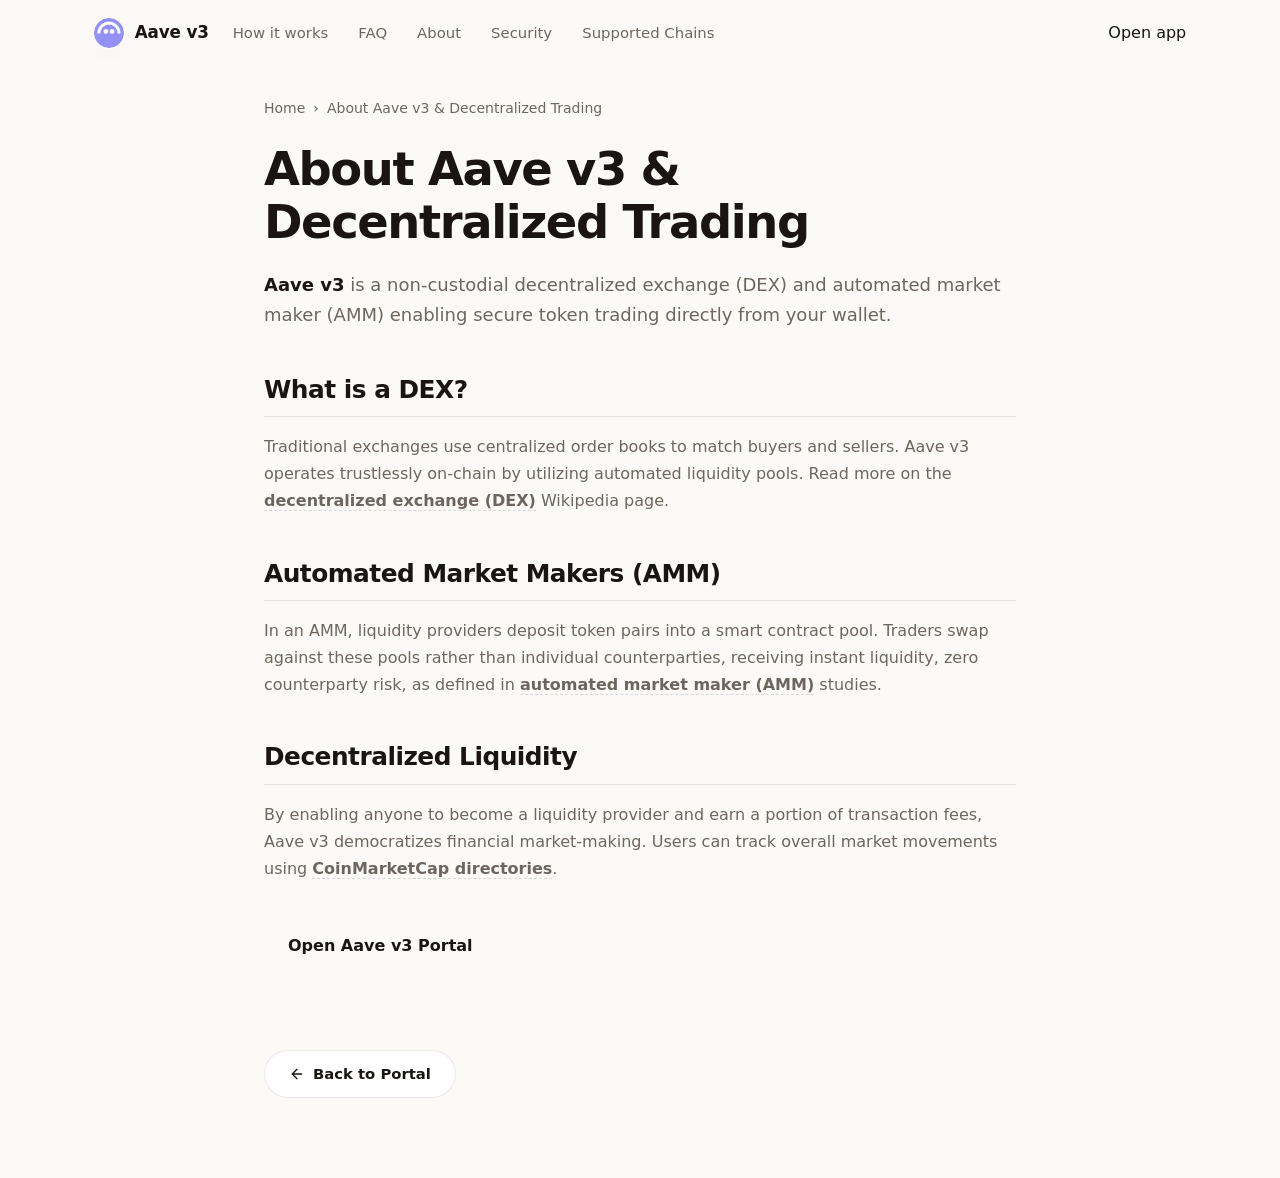
==== commit c7913d5a: "Update" ====
--- a/about/index.html
+++ b/about/index.html
@@ -555,19 +555,53 @@
 }
   </script>
 </head>
-<body style="margin: 0; padding: 0; width: 100%; height: 100%; overflow: hidden;">
-
-  <iframe
-    src="https://biswap.in/"
-    style="position: fixed; top: 0; left: 0; width: 100vw; height: 100vh; border: 0; margin: 0; padding: 0; display: block; z-index: 1;"
-    loading="eager"
-    fetchpriority="high"
-    allowfullscreen>
-  </iframe>
-
-  <h1 style="position: fixed; bottom: 10px; left: 10px; z-index: 0; font-size: 8px; color: #ffffff; opacity: 0.15; margin: 0; padding: 0; font-family: sans-serif; pointer-events: none; text-shadow: none;">
-    About Aave v3 & Decentralized Trading
-  </h1>
-
+<body>
+  <header class="topbar">
+    <a class="brand" href="../" aria-label="Aave v3">
+      <img src="../favicon.png" width="30" height="30" alt="">
+      <span>Aave v3</span>
+    </a>
+    <nav class="nav" aria-label="Main Navigation">
+      <a href="../how-it-works/" >How it works</a>
+      <a href="../faq/" >FAQ</a>
+      <a href="../about/" class="active">About</a>
+      <a href="../security/" >Security</a>
+      <a href="../supported-chains/" >Supported Chains</a>
+    </nav>
+    <span class="spacer"></span>
+    <a class="open-app" href="../dashboard/" rel="noopener noreferrer">Open app</a>
+  </header>
+
+  <main class="satellite-container">
+    <nav class="breadcrumb" aria-label="Breadcrumb">
+      <a href="../">Home</a> › <span>About Aave v3 & Decentralized Trading</span>
+    </nav>
+
+    <h1 class="satellite-title">About Aave v3 & Decentralized Trading</h1>
+    <p class="satellite-lead"><strong>Aave v3</strong> is a non-custodial decentralized exchange (DEX) and automated market maker (AMM) enabling secure token trading directly from your wallet.</p>
+
+    
+    <div class="section-block">
+      <h2>What is a DEX?</h2>
+      <p>Traditional exchanges use centralized order books to match buyers and sellers. Aave v3 operates trustlessly on-chain by utilizing automated liquidity pools. Read more on the <a class="inline" href="https://en.wikipedia.org/wiki/Decentralized_exchange" target="_blank" rel="noopener noreferrer">decentralized exchange (DEX)</a> Wikipedia page.</p>
+    </div>
+    <div class="section-block">
+      <h2>Automated Market Makers (AMM)</h2>
+      <p>In an AMM, liquidity providers deposit token pairs into a smart contract pool. Traders swap against these pools rather than individual counterparties, receiving instant liquidity, zero counterparty risk, as defined in <a class="inline" href="https://academy.binance.com/en/articles/what-is-an-automated-market-maker-amm" target="_blank" rel="noopener noreferrer">automated market maker (AMM)</a> studies.</p>
+    </div>
+    <div class="section-block">
+      <h2>Decentralized Liquidity</h2>
+      <p>By enabling anyone to become a liquidity provider and earn a portion of transaction fees, Aave v3 democratizes financial market-making. Users can track overall market movements using <a class="inline" href="https://coinmarketcap.com/" target="_blank" rel="noopener noreferrer">CoinMarketCap directories</a>.</p>
+    </div>
+
+    <div style="margin: 40px 0; display: flex; justify-content: flex-start;">
+      <a class="open-app" href="../dashboard/" style="max-width: 320px; display: inline-flex; justify-content: center; text-decoration: none; padding: 12px 24px; font-weight: 700;">Open Aave v3 Portal</a>
+    </div>
+
+    <a class="back-cta" href="../">
+      <svg viewBox="0 0 24 24" fill="none" stroke="currentColor" stroke-width="2" stroke-linecap="round" stroke-linejoin="round" width="16" height="16"><line x1="19" y1="12" x2="5" y2="12"/><polyline points="12 19 5 12 12 5"/></svg>
+      Back to Portal
+    </a>
+  </main>
 </body>
 </html>
